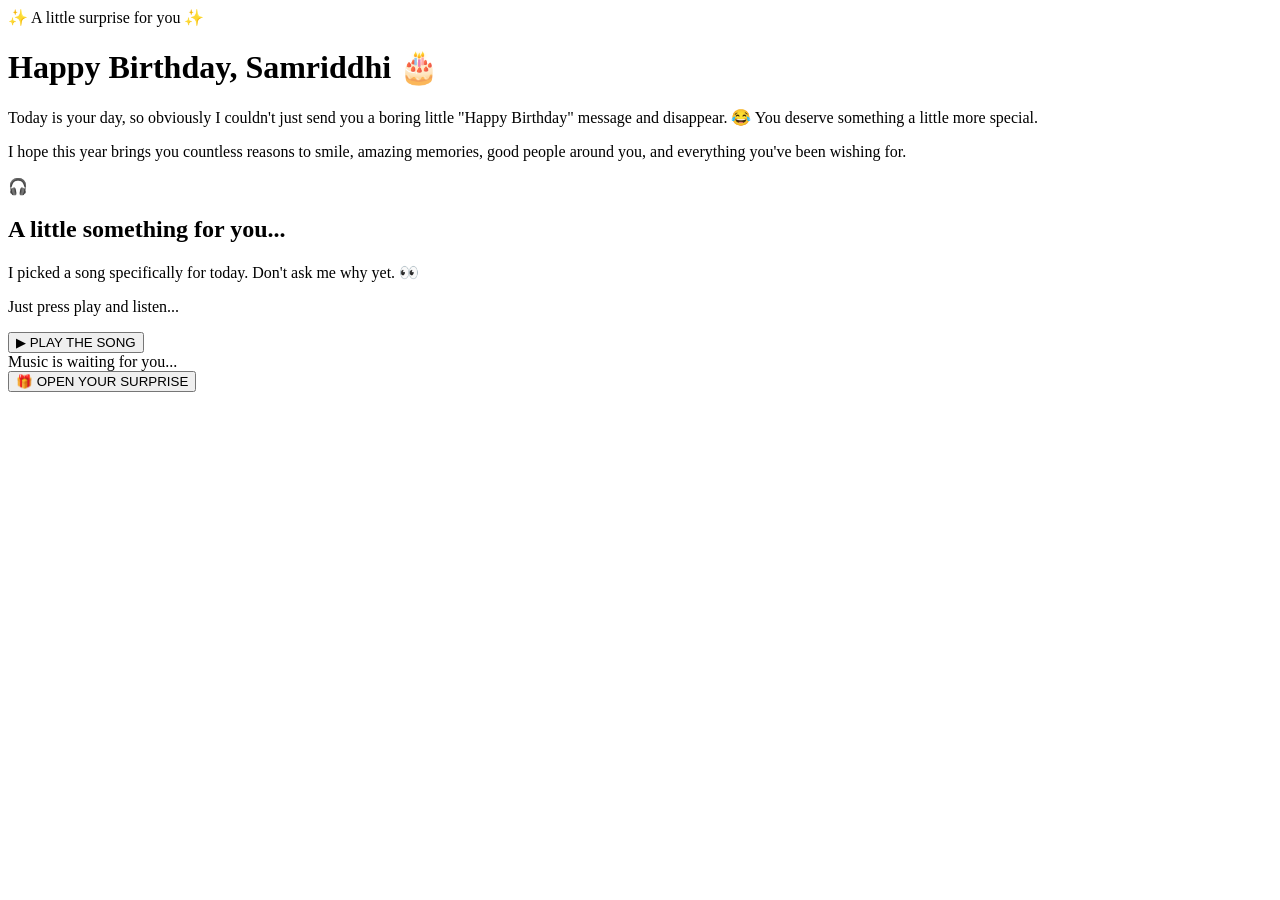
==== index.html @ 2b37a7ae "Add birthday celebration HTML structure" ====
<!DOCTYPE html>
<html lang="en">
<head>
    <meta charset="UTF-8">
    <meta name="viewport" content="width=device-width, initial-scale=1.0">

    <title>Happy Birthday, Samriddhi 🎂</title>

    <link rel="stylesheet" href="css/style.css">
</head>

<body>

    <!-- Floating background particles -->
    <div class="particles"></div>

    <main class="birthday-container">

        <div class="small-text">
            ✨ A little surprise for you ✨
        </div>

        <h1>
            Happy Birthday,
            <span>Samriddhi</span> 🎂
        </h1>

        <p class="birthday-message">
            Today is your day, so obviously I couldn't just send you
            a boring little "Happy Birthday" message and disappear. 😂
            You deserve something a little more special.
        </p>

        <p class="birthday-message">
            I hope this year brings you countless reasons to smile,
            amazing memories, good people around you, and everything
            you've been wishing for.
        </p>


        <!-- MUSIC CARD -->

        <section class="music-card">

            <div class="music-icon">
                🎧
            </div>

            <h2>
                A little something for you...
            </h2>

            <p>
                I picked a song specifically for today.
                Don't ask me why yet. 👀
            </p>

            <p class="music-hint">
                Just press play and listen...
            </p>

            <button id="musicButton" onclick="toggleMusic()">
                ▶ PLAY THE SONG
            </button>

            <div class="song-status" id="songStatus">
                Music is waiting for you...
            </div>

        </section>


        <!-- Hidden audio -->
        <audio id="birthdaySong" loop>
            <source src="music/birthday-song.mp3" type="audio/mpeg">
        </audio>


        <!-- Continue button -->

        <button
            class="surprise-button"
            onclick="goToSecret()"
        >
            🎁 OPEN YOUR SURPRISE
        </button>

    </main>


    <script src="js/script.js"></script>

</body>
</html>
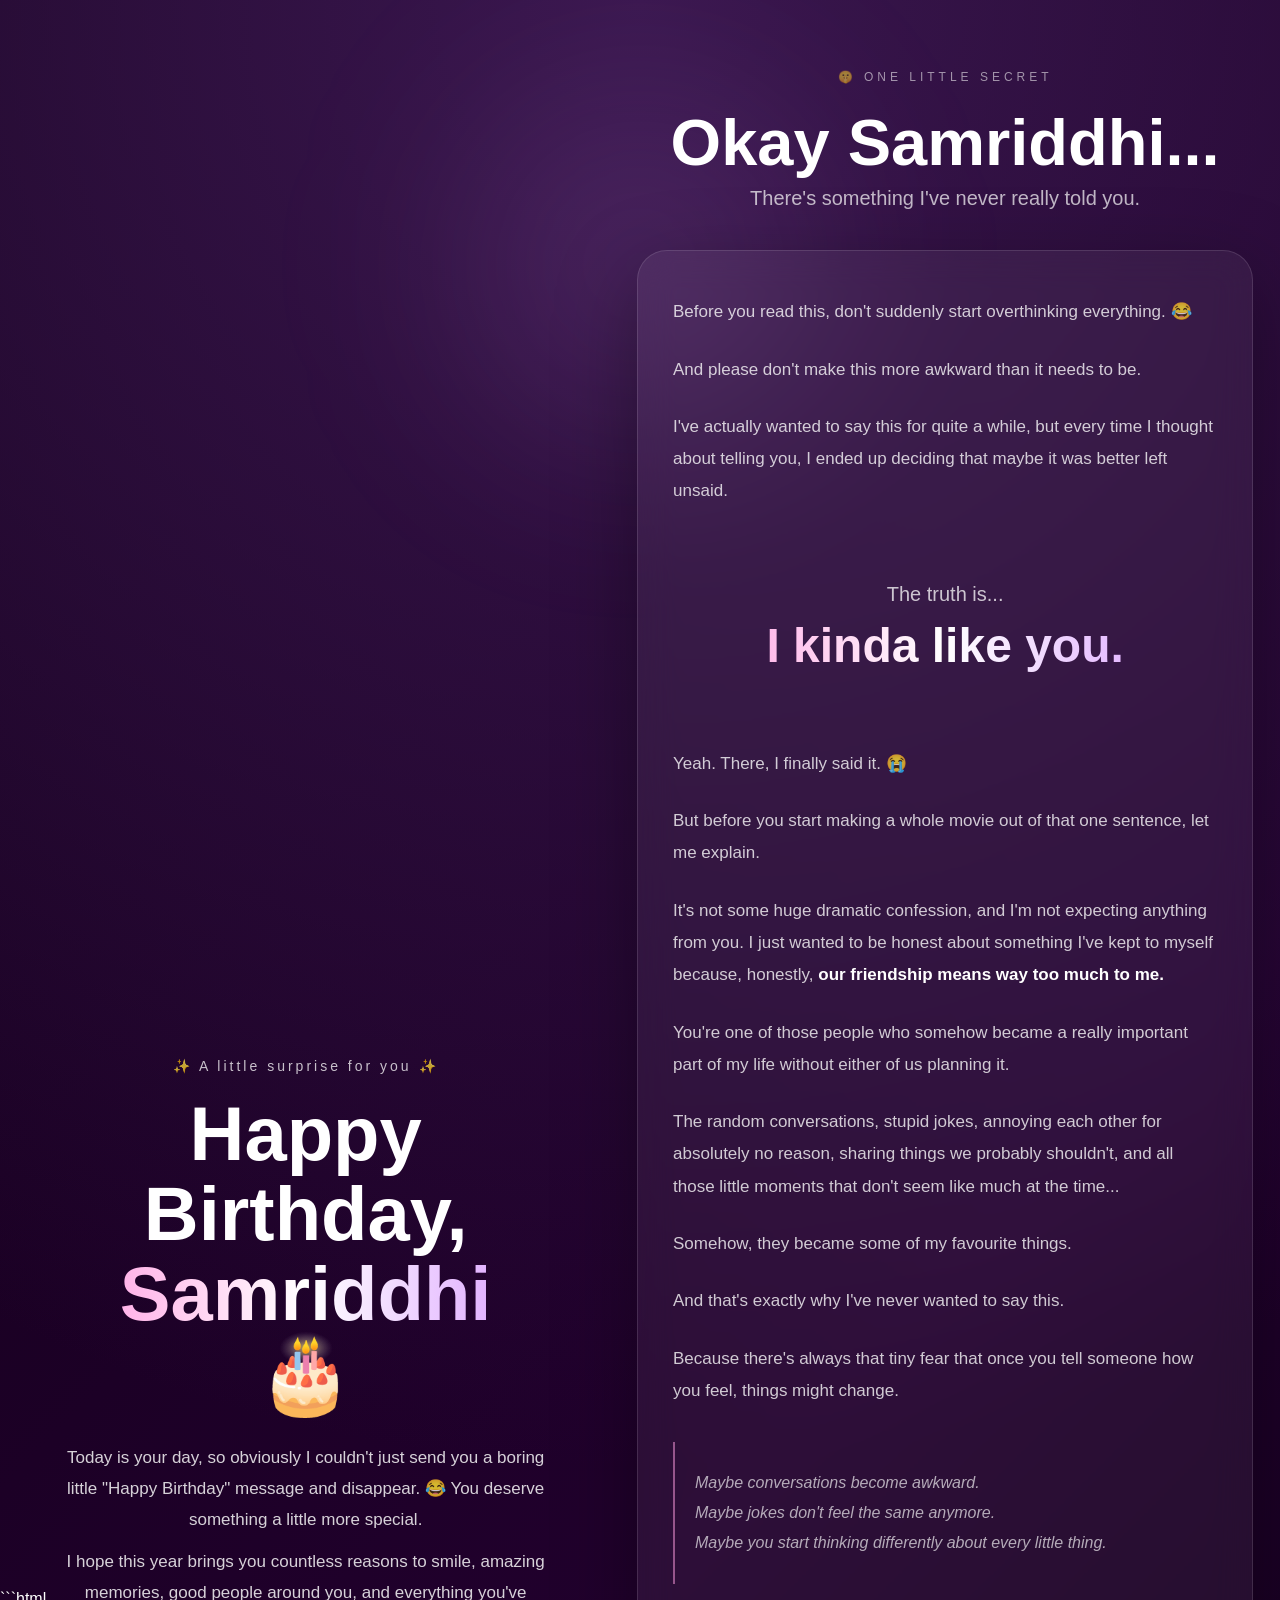
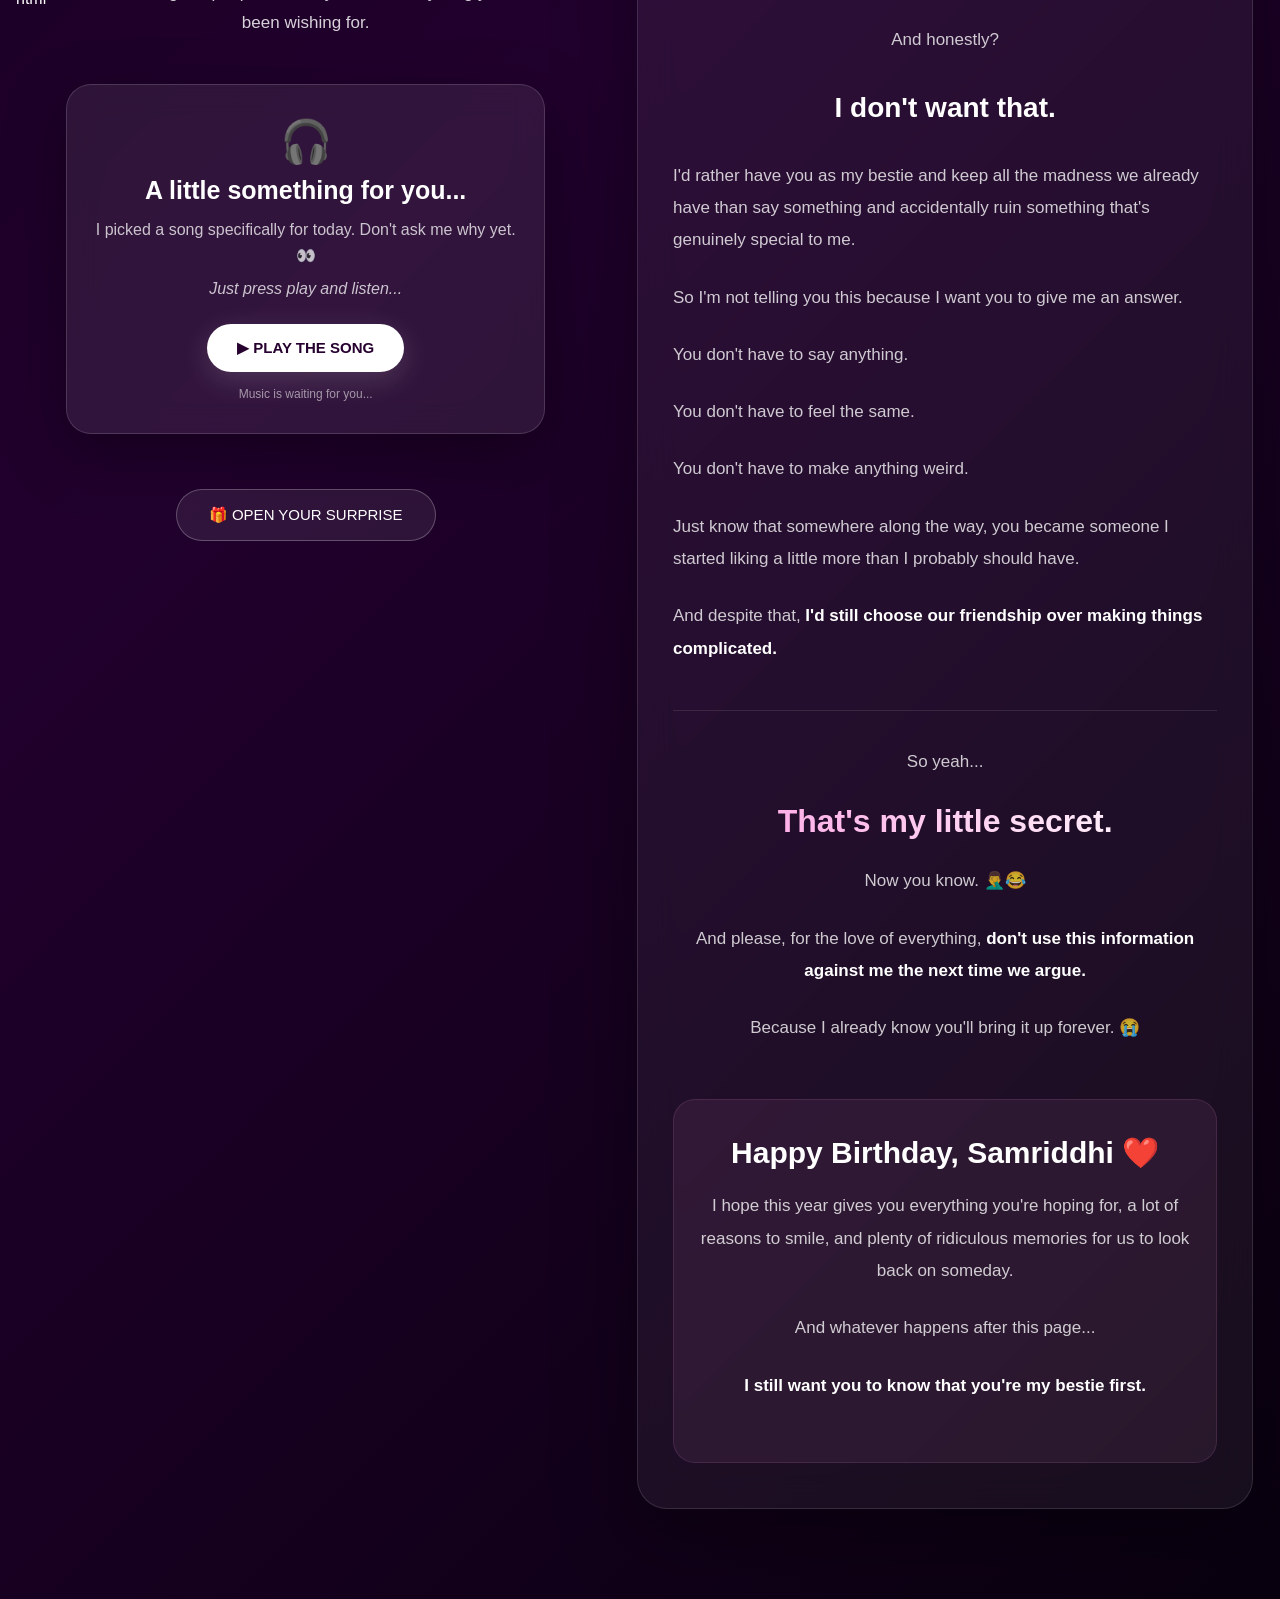
==== commit 25a914d9: "Update index.html" ====
--- a/index.html
+++ b/index.html
@@ -1,94 +1,495 @@
+```html
 <!DOCTYPE html>
 <html lang="en">
+
 <head>
+
     <meta charset="UTF-8">
-    <meta name="viewport" content="width=device-width, initial-scale=1.0">
+
+    <meta
+        name="viewport"
+        content="width=device-width, initial-scale=1.0"
+    >
 
     <title>Happy Birthday, Samriddhi 🎂</title>
 
-    <link rel="stylesheet" href="css/style.css">
+    <link
+        rel="stylesheet"
+        href="css/style.css"
+    >
+
 </head>
 
+
 <body>
 
-    <!-- Floating background particles -->
-    <div class="particles"></div>
-
-    <main class="birthday-container">
-
-        <div class="small-text">
-            ✨ A little surprise for you ✨
-        </div>
-
-        <h1>
-            Happy Birthday,
-            <span>Samriddhi</span> 🎂
-        </h1>
-
-        <p class="birthday-message">
-            Today is your day, so obviously I couldn't just send you
-            a boring little "Happy Birthday" message and disappear. 😂
-            You deserve something a little more special.
-        </p>
-
-        <p class="birthday-message">
-            I hope this year brings you countless reasons to smile,
-            amazing memories, good people around you, and everything
-            you've been wishing for.
-        </p>
-
-
-        <!-- MUSIC CARD -->
-
-        <section class="music-card">
-
-            <div class="music-icon">
-                🎧
+    <!-- =========================================
+         SINGLE AUDIO ELEMENT
+         This stays alive through all 3 screens
+    ========================================== -->
+
+    <audio
+        id="birthdaySong"
+        loop
+        preload="auto"
+    >
+
+        <source
+            src="music/birthday-song.mp3"
+            type="audio/mpeg"
+        >
+
+    </audio>
+
+
+    <!-- =========================================
+         PAGE 1
+    ========================================== -->
+
+    <section
+        id="page1"
+        class="site-page page-active"
+    >
+
+        <div class="particles"></div>
+
+
+        <main class="birthday-container">
+
+
+            <div class="small-text">
+                ✨ A little surprise for you ✨
             </div>
 
-            <h2>
-                A little something for you...
-            </h2>
-
-            <p>
-                I picked a song specifically for today.
-                Don't ask me why yet. 👀
+
+            <h1>
+
+                Happy Birthday,
+
+                <span>
+                    Samriddhi
+                </span>
+
+                🎂
+
+            </h1>
+
+
+            <p class="birthday-message">
+
+                Today is your day, so obviously I couldn't
+                just send you a boring little "Happy Birthday"
+                message and disappear. 😂
+
+                You deserve something a little more special.
+
             </p>
 
-            <p class="music-hint">
-                Just press play and listen...
+
+            <p class="birthday-message">
+
+                I hope this year brings you countless reasons
+                to smile, amazing memories, good people around
+                you, and everything you've been wishing for.
+
             </p>
 
-            <button id="musicButton" onclick="toggleMusic()">
-                ▶ PLAY THE SONG
+
+            <!-- MUSIC CARD -->
+
+            <section class="music-card">
+
+
+                <div class="music-icon">
+                    🎧
+                </div>
+
+
+                <h2>
+                    A little something for you...
+                </h2>
+
+
+                <p>
+
+                    I picked a song specifically for today.
+                    Don't ask me why yet. 👀
+
+                </p>
+
+
+                <p class="music-hint">
+
+                    Just press play and listen...
+
+                </p>
+
+
+                <button
+                    id="musicButton"
+                    onclick="toggleMusic()"
+                >
+
+                    ▶ PLAY THE SONG
+
+                </button>
+
+
+                <div
+                    class="song-status"
+                    id="songStatus"
+                >
+
+                    Music is waiting for you...
+
+                </div>
+
+
+            </section>
+
+
+            <!-- PAGE 1 → PAGE 2 -->
+
+            <button
+                class="surprise-button"
+                onclick="showPage(2)"
+            >
+
+                🎁 OPEN YOUR SURPRISE
+
             </button>
 
-            <div class="song-status" id="songStatus">
-                Music is waiting for you...
+
+        </main>
+
+    </section>
+
+
+
+    <!-- =========================================
+         PAGE 2
+         SECRET MESSAGE
+    ========================================== -->
+
+    <section
+        id="page2"
+        class="site-page"
+    >
+
+        <div class="secret-glow"></div>
+
+
+        <main class="secret-container">
+
+
+            <div class="secret-label">
+                🤫 ONE LITTLE SECRET
             </div>
 
-        </section>
-
-
-        <!-- Hidden audio -->
-        <audio id="birthdaySong" loop>
-            <source src="music/birthday-song.mp3" type="audio/mpeg">
-        </audio>
-
-
-        <!-- Continue button -->
-
-        <button
-            class="surprise-button"
-            onclick="goToSecret()"
-        >
-            🎁 OPEN YOUR SURPRISE
-        </button>
-
-    </main>
-
-
-    <script src="js/script.js"></script>
-
-</body>
-</html>
+
+            <h1>
+                Okay Samriddhi...
+            </h1>
+
+
+            <p class="secret-intro">
+
+                There's something I've never really told you.
+
+            </p>
+
+
+            <div class="secret-card">
+
+
+                <p>
+
+                    Before you read this, don't suddenly start
+                    overthinking everything. 😂
+
+                </p>
+
+
+                <p>
+
+                    And please don't make this more awkward
+                    than it needs to be.
+
+                </p>
+
+
+                <p>
+
+                    I've actually wanted to say this for quite a while,
+                    but every time I thought about telling you,
+                    I ended up deciding that maybe it was better
+                    left unsaid.
+
+                </p>
+
+
+                <div class="big-reveal">
+
+                    The truth is...
+
+                    <strong>
+                        I kinda like you.
+                    </strong>
+
+                </div>
+
+
+                <p>
+
+                    Yeah. There, I finally said it. 😭
+
+                </p>
+
+
+                <p>
+
+                    But before you start making a whole movie out of
+                    that one sentence, let me explain.
+
+                </p>
+
+
+                <p>
+
+                    It's not some huge dramatic confession,
+                    and I'm not expecting anything from you.
+                    I just wanted to be honest about something
+                    I've kept to myself because, honestly,
+
+                    <strong>
+                        our friendship means way too much to me.
+                    </strong>
+
+                </p>
+
+
+                <p>
+
+                    You're one of those people who somehow became
+                    a really important part of my life without either
+                    of us planning it.
+
+                </p>
+
+
+                <p>
+
+                    The random conversations, stupid jokes,
+                    annoying each other for absolutely no reason,
+                    sharing things we probably shouldn't, and all
+                    those little moments that don't seem like much
+                    at the time...
+
+                </p>
+
+
+                <p>
+
+                    Somehow, they became some of my favourite things.
+
+                </p>
+
+
+                <p>
+
+                    And that's exactly why I've never wanted to say this.
+
+                </p>
+
+
+                <p>
+
+                    Because there's always that tiny fear that once
+                    you tell someone how you feel, things might change.
+
+                </p>
+
+
+                <div class="highlight-lines">
+
+
+                    <span>
+                        Maybe conversations become awkward.
+                    </span>
+
+
+                    <span>
+                        Maybe jokes don't feel the same anymore.
+                    </span>
+
+
+                    <span>
+
+                        Maybe you start thinking differently about
+                        every little thing.
+
+                    </span>
+
+
+                </div>
+
+
+                <p class="center-line">
+                    And honestly?
+                </p>
+
+
+                <p class="friendship-line">
+
+                    <strong>
+                        I don't want that.
+                    </strong>
+
+                </p>
+
+
+                <p>
+
+                    I'd rather have you as my bestie and keep all
+                    the madness we already have than say something
+                    and accidentally ruin something that's genuinely
+                    special to me.
+
+                </p>
+
+
+                <p>
+
+                    So I'm not telling you this because I want you
+                    to give me an answer.
+
+                </p>
+
+
+                <p>
+                    You don't have to say anything.
+                </p>
+
+
+                <p>
+                    You don't have to feel the same.
+                </p>
+
+
+                <p>
+                    You don't have to make anything weird.
+                </p>
+
+
+                <p>
+
+                    Just know that somewhere along the way,
+                    you became someone I started liking a little
+                    more than I probably should have.
+
+                </p>
+
+
+                <p>
+
+                    And despite that,
+
+                    <strong>
+
+                        I'd still choose our friendship over
+                        making things complicated.
+
+                    </strong>
+
+                </p>
+
+
+                <div class="secret-ending">
+
+
+                    <p>
+                        So yeah...
+                    </p>
+
+
+                    <h2>
+                        That's my little secret.
+                    </h2>
+
+
+                    <p>
+                        Now you know. 🤦‍♂️😂
+                    </p>
+
+
+                    <p>
+
+                        And please, for the love of everything,
+
+                        <strong>
+
+                            don't use this information against me
+                            the next time we argue.
+
+                        </strong>
+
+                    </p>
+
+
+                    <p>
+
+                        Because I already know you'll bring it up forever. 😭
+
+                    </p>
+
+
+                </div>
+
+
+                <div class="birthday-note">
+
+
+                    <h2>
+                        Happy Birthday, Samriddhi ❤️
+                    </h2>
+
+
+                    <p>
+
+                        I hope this year gives you everything you're
+                        hoping for, a lot of reasons to smile, and
+                        plenty of ridiculous memories for us to look
+                        back on someday.
+
+                    </p>
+
+
+                    <p>
+                        And whatever happens after this page...
+                    </p>
+
+
+                    <p>
+
+                        <strong>
+
+                            I still want you to know that you're
+                            my bestie first.
+
+                        </strong>
+
+                    </p>
+
+
+                </div>
+
+
+            </div>
+
+
+            <!-- PAGE 2 → PAGE 3 -->
+
+            <button
+                class="memories-button"
+                onclick="showPage(3)"
+```
--- a/css/style.css
+++ b/css/style.css
@@ -0,0 +1,1176 @@
+* {
+    margin: 0;
+    padding: 0;
+    box-sizing: border-box;
+}
+
+body {
+    min-height: 100vh;
+    font-family: "Segoe UI", Arial, sans-serif;
+
+    background:
+        radial-gradient(circle at top, #3a174f, transparent 45%),
+        linear-gradient(135deg, #120018, #21002d, #09000f);
+
+    color: white;
+
+    display: flex;
+    justify-content: center;
+    align-items: center;
+
+    overflow-x: hidden;
+}
+
+
+/* Main container */
+
+.birthday-container {
+    width: 92%;
+    max-width: 700px;
+
+    text-align: center;
+
+    padding: 50px 20px;
+
+    position: relative;
+    z-index: 2;
+
+    animation: fadeIn 1.5s ease;
+}
+
+
+/* Small heading */
+
+.small-text {
+    font-size: 14px;
+    letter-spacing: 3px;
+
+    opacity: 0.75;
+
+    margin-bottom: 20px;
+}
+
+
+/* Main title */
+
+h1 {
+    font-size: clamp(42px, 9vw, 76px);
+
+    line-height: 1.05;
+
+    margin-bottom: 30px;
+
+    font-weight: 700;
+}
+
+h1 span {
+    display: block;
+
+    background: linear-gradient(
+        90deg,
+        #ff9de2,
+        #ffffff,
+        #d99cff
+    );
+
+    -webkit-background-clip: text;
+    background-clip: text;
+
+    color: transparent;
+}
+
+
+/* Birthday paragraphs */
+
+.birthday-message {
+    max-width: 600px;
+
+    margin: 12px auto;
+
+    font-size: 17px;
+
+    line-height: 1.8;
+
+    color: rgba(255,255,255,0.82);
+}
+
+
+/* Music card */
+
+.music-card {
+
+    margin: 45px auto 30px;
+
+    padding: 32px 25px;
+
+    max-width: 500px;
+
+    border-radius: 25px;
+
+    background: rgba(255,255,255,0.08);
+
+    border: 1px solid rgba(255,255,255,0.15);
+
+    backdrop-filter: blur(15px);
+
+    box-shadow:
+        0 20px 60px rgba(0,0,0,0.35);
+
+    transition: 0.3s ease;
+}
+
+.music-card:hover {
+    transform: translateY(-5px);
+
+    background: rgba(255,255,255,0.11);
+}
+
+
+.music-icon {
+    font-size: 42px;
+
+    margin-bottom: 10px;
+
+    animation: pulse 2s infinite;
+}
+
+
+.music-card h2 {
+    font-size: 25px;
+
+    margin-bottom: 12px;
+}
+
+
+.music-card p {
+    color: rgba(255,255,255,0.75);
+
+    line-height: 1.6;
+}
+
+
+.music-hint {
+    margin-top: 8px;
+
+    font-style: italic;
+}
+
+
+/* Music button */
+
+#musicButton {
+
+    margin-top: 22px;
+
+    padding: 15px 30px;
+
+    border: none;
+
+    border-radius: 50px;
+
+    background: white;
+
+    color: #26002f;
+
+    font-size: 15px;
+
+    font-weight: 700;
+
+    cursor: pointer;
+
+    transition: 0.3s ease;
+
+    box-shadow:
+        0 8px 30px rgba(255,255,255,0.15);
+}
+
+#musicButton:hover {
+    transform: scale(1.05);
+
+    box-shadow:
+        0 10px 35px rgba(255,255,255,0.3);
+}
+
+
+.song-status {
+    margin-top: 15px;
+
+    font-size: 12px;
+
+    opacity: 0.55;
+}
+
+
+/* Surprise button */
+
+.surprise-button {
+
+    margin-top: 25px;
+
+    padding: 16px 32px;
+
+    border-radius: 50px;
+
+    border: 1px solid rgba(255,255,255,0.25);
+
+    background: rgba(255,255,255,0.08);
+
+    color: white;
+
+    font-size: 15px;
+
+    cursor: pointer;
+
+    transition: 0.3s ease;
+}
+
+.surprise-button:hover {
+
+    background: white;
+
+    color: #24002c;
+
+    transform: translateY(-3px);
+}
+
+
+/* Animations */
+
+@keyframes fadeIn {
+
+    from {
+        opacity: 0;
+        transform: translateY(25px);
+    }
+
+    to {
+        opacity: 1;
+        transform: translateY(0);
+    }
+}
+
+
+@keyframes pulse {
+
+    0%, 100% {
+        transform: scale(1);
+    }
+
+    50% {
+        transform: scale(1.12);
+    }
+}
+
+
+/* Mobile */
+
+@media (max-width: 600px) {
+
+    .birthday-container {
+        padding: 35px 10px;
+    }
+
+    .birthday-message {
+        font-size: 15px;
+    }
+
+    .music-card {
+        padding: 28px 18px;
+    }
+
+    .music-card h2 {
+        font-size: 22px;
+    }
+
+}
+/* ========================================
+   PAGE 2 — SECRET
+======================================== */
+
+.secret-page {
+
+    min-height: 100vh;
+
+    background:
+        radial-gradient(
+            circle at 50% 0%,
+            #40164f,
+            transparent 45%
+        ),
+        linear-gradient(
+            160deg,
+            #0d0014,
+            #190020,
+            #08000d
+        );
+
+    align-items: flex-start;
+}
+
+
+.secret-glow {
+
+    position: fixed;
+
+    width: 350px;
+    height: 350px;
+
+    border-radius: 50%;
+
+    background: rgba(217, 156, 255, 0.12);
+
+    filter: blur(100px);
+
+    top: 10%;
+    left: 50%;
+
+    transform: translateX(-50%);
+
+    pointer-events: none;
+}
+
+
+.secret-container {
+
+    width: 92%;
+    max-width: 760px;
+
+    margin: auto;
+
+    padding: 70px 0 90px;
+
+    text-align: center;
+
+    position: relative;
+
+    z-index: 2;
+
+    animation: fadeIn 1.3s ease;
+}
+
+
+.secret-label {
+
+    font-size: 12px;
+
+    letter-spacing: 4px;
+
+    opacity: 0.55;
+
+    margin-bottom: 25px;
+}
+
+
+.secret-container > h1 {
+
+    font-size: clamp(40px, 8vw, 65px);
+
+    margin-bottom: 10px;
+}
+
+
+.secret-intro {
+
+    font-size: 20px;
+
+    color: rgba(255,255,255,0.7);
+
+    margin-bottom: 40px;
+}
+
+
+/* Main message card */
+
+.secret-card {
+
+    padding: 45px 35px;
+
+    border-radius: 30px;
+
+    background: rgba(255,255,255,0.055);
+
+    border: 1px solid rgba(255,255,255,0.12);
+
+    backdrop-filter: blur(18px);
+
+    box-shadow:
+        0 25px 80px rgba(0,0,0,0.35);
+
+    text-align: left;
+}
+
+
+.secret-card p {
+
+    font-size: 17px;
+
+    line-height: 1.9;
+
+    color: rgba(255,255,255,0.78);
+
+    margin-bottom: 25px;
+}
+
+
+.secret-card strong {
+
+    color: white;
+}
+
+
+/* Big confession */
+
+.big-reveal {
+
+    text-align: center;
+
+    padding: 40px 15px;
+
+    margin: 35px 0;
+
+    font-size: 20px;
+
+    color: rgba(255,255,255,0.75);
+}
+
+
+.big-reveal strong {
+
+    display: block;
+
+    margin-top: 12px;
+
+    font-size: clamp(30px, 7vw, 48px);
+
+    background:
+        linear-gradient(
+            90deg,
+            #ff9de2,
+            #ffffff,
+            #d99cff
+        );
+
+    -webkit-background-clip: text;
+    background-clip: text;
+
+    color: transparent;
+
+    animation: softGlow 2.5s ease-in-out infinite;
+}
+
+
+@keyframes softGlow {
+
+    0%, 100% {
+        filter: brightness(1);
+    }
+
+    50% {
+        filter: brightness(1.3);
+    }
+}
+
+
+/* Highlighted lines */
+
+.highlight-lines {
+
+    margin: 35px 0;
+
+    padding: 20px;
+
+    border-left: 2px solid rgba(255,157,226,0.5);
+}
+
+
+.highlight-lines span {
+
+    display: block;
+
+    font-size: 16px;
+
+    color: rgba(255,255,255,0.65);
+
+    margin: 12px 0;
+
+    font-style: italic;
+}
+
+
+.center-line {
+
+    text-align: center;
+
+    margin-top: 40px;
+}
+
+
+.friendship-line {
+
+    text-align: center;
+
+    font-size: 28px !important;
+
+    color: white !important;
+}
+
+
+/* Ending */
+
+.secret-ending {
+
+    margin-top: 45px;
+
+    padding-top: 35px;
+
+    border-top: 1px solid rgba(255,255,255,0.1);
+
+    text-align: center;
+}
+
+
+.secret-ending h2 {
+
+    font-size: 32px;
+
+    margin: 12px 0 25px;
+
+    background:
+        linear-gradient(
+            90deg,
+            #ff9de2,
+            #ffffff
+        );
+
+    -webkit-background-clip: text;
+    background-clip: text;
+
+    color: transparent;
+}
+
+
+/* Birthday ending */
+
+.birthday-note {
+
+    margin-top: 55px;
+
+    padding: 35px 25px;
+
+    border-radius: 22px;
+
+    background: rgba(255,157,226,0.07);
+
+    border: 1px solid rgba(255,157,226,0.12);
+
+    text-align: center;
+}
+
+
+.birthday-note h2 {
+
+    font-size: 30px;
+
+    margin-bottom: 20px;
+}
+
+
+/* Page 3 button */
+
+.memories-button {
+
+    margin-top: 35px;
+
+    padding: 17px 30px;
+
+    border: 1px solid rgba(255,255,255,0.2);
+
+    border-radius: 50px;
+
+    background: rgba(255,255,255,0.08);
+
+    color: white;
+
+    font-size: 15px;
+
+    cursor: pointer;
+
+    transition: 0.3s ease;
+}
+
+
+.memories-button:hover {
+
+    background: white;
+
+    color: #24002c;
+
+    transform: translateY(-3px);
+
+    box-shadow:
+        0 10px 35px rgba(255,255,255,0.15);
+}
+
+
+/* Mobile */
+
+@media (max-width: 600px) {
+
+    .secret-container {
+
+        padding: 45px 0 70px;
+    }
+
+    .secret-card {
+
+        padding: 30px 20px;
+
+        border-radius: 22px;
+    }
+
+    .secret-card p {
+
+        font-size: 15.5px;
+
+        line-height: 1.8;
+    }
+
+    .big-reveal {
+
+        padding: 30px 5px;
+    }
+
+    .friendship-line {
+
+        font-size: 24px !important;
+    }
+
+}
+/* ========================================
+   PAGE 3 — MEMORIES
+======================================== */
+
+.memories-page {
+
+    min-height: 100vh;
+
+    display: block;
+
+    background:
+        radial-gradient(
+            circle at 50% 0%,
+            #451951,
+            transparent 40%
+        ),
+        linear-gradient(
+            180deg,
+            #100014,
+            #19001f,
+            #0b000f
+        );
+
+    overflow-x: hidden;
+}
+
+
+.memory-glow {
+
+    position: fixed;
+
+    width: 400px;
+    height: 400px;
+
+    border-radius: 50%;
+
+    background: rgba(255,157,226,0.09);
+
+    filter: blur(120px);
+
+    top: 20%;
+    left: 50%;
+
+    transform: translateX(-50%);
+
+    pointer-events: none;
+}
+
+
+/* ========================================
+   CONTAINER
+======================================== */
+
+.memories-container {
+
+    width: 92%;
+
+    max-width: 1000px;
+
+    margin: auto;
+
+    position: relative;
+
+    z-index: 2;
+}
+
+
+/* ========================================
+   INTRO
+======================================== */
+
+.memories-intro {
+
+    min-height: 85vh;
+
+    display: flex;
+
+    flex-direction: column;
+
+    justify-content: center;
+
+    align-items: center;
+
+    text-align: center;
+}
+
+
+.memory-label {
+
+    font-size: 12px;
+
+    letter-spacing: 4px;
+
+    opacity: 0.55;
+
+    margin-bottom: 25px;
+}
+
+
+.memories-intro h1 {
+
+    font-size: clamp(
+        45px,
+        9vw,
+        80px
+    );
+
+    line-height: 1.05;
+
+    margin-bottom: 25px;
+}
+
+
+.memories-intro h1 span {
+
+    display: block;
+
+    background:
+        linear-gradient(
+            90deg,
+            #ff9de2,
+            white,
+            #d99cff
+        );
+
+    -webkit-background-clip: text;
+
+    background-clip: text;
+
+    color: transparent;
+}
+
+
+.memories-intro > p {
+
+    max-width: 600px;
+
+    font-size: 18px;
+
+    line-height: 1.7;
+
+    color: rgba(255,255,255,0.7);
+}
+
+
+.scroll-hint {
+
+    margin-top: 60px;
+
+    font-size: 13px;
+
+    letter-spacing: 3px;
+
+    opacity: 0.45;
+
+    animation: scrollBounce 2s infinite;
+}
+
+
+@keyframes scrollBounce {
+
+    0%, 100% {
+        transform: translateY(0);
+    }
+
+    50% {
+        transform: translateY(10px);
+    }
+}
+
+
+/* ========================================
+   MEMORY ITEMS
+======================================== */
+
+.memory-item {
+
+    min-height: 90vh;
+
+    display: flex;
+
+    align-items: center;
+
+    justify-content: center;
+
+    gap: 70px;
+
+    padding: 100px 0;
+}
+
+
+.memory-item.reverse {
+
+    flex-direction: row-reverse;
+}
+
+
+/* ========================================
+   PHOTO
+======================================== */
+
+.photo-frame {
+
+    width: min(
+        430px,
+        90vw
+    );
+
+    padding: 10px;
+
+    background: rgba(255,255,255,0.9);
+
+    box-shadow:
+        0 30px 80px rgba(0,0,0,0.45);
+
+    transform: rotate(-2deg);
+
+    transition: 0.5s ease;
+}
+
+
+.memory-item.reverse .photo-frame {
+
+    transform: rotate(2deg);
+}
+
+
+.photo-frame:hover {
+
+    transform:
+        rotate(0deg)
+        scale(1.03);
+}
+
+
+.photo-frame img {
+
+    display: block;
+
+    width: 100%;
+
+    height: 520px;
+
+    object-fit: cover;
+}
+
+
+/* ========================================
+   MEMORY MESSAGE
+======================================== */
+
+.memory-message {
+
+    max-width: 350px;
+}
+
+
+.memory-message span {
+
+    display: block;
+
+    font-size: 12px;
+
+    letter-spacing: 4px;
+
+    opacity: 0.4;
+
+    margin-bottom: 20px;
+}
+
+
+.memory-message p {
+
+    font-size: 23px;
+
+    line-height: 1.65;
+
+    color: rgba(255,255,255,0.82);
+}
+
+
+/* ========================================
+   FINAL MESSAGE
+======================================== */
+
+.final-message {
+
+    min-height: 100vh;
+
+    display: flex;
+
+    flex-direction: column;
+
+    align-items: center;
+
+    justify-content: center;
+
+    text-align: center;
+
+    padding: 100px 20px;
+}
+
+
+.final-sparkle {
+
+    font-size: 25px;
+
+    letter-spacing: 12px;
+
+    opacity: 0.6;
+
+    margin-bottom: 25px;
+}
+
+
+.final-message h2 {
+
+    font-size: clamp(
+        40px,
+        8vw,
+        70px
+    );
+
+    line-height: 1.1;
+
+    margin-bottom: 35px;
+}
+
+
+.final-message h2 span {
+
+    display: block;
+
+    background:
+        linear-gradient(
+            90deg,
+            #ff9de2,
+            white,
+            #d99cff
+        );
+
+    -webkit-background-clip: text;
+
+    background-clip: text;
+
+    color: transparent;
+}
+
+
+.final-message > p {
+
+    max-width: 650px;
+
+    font-size: 17px;
+
+    line-height: 1.9;
+
+    color: rgba(255,255,255,0.72);
+
+    margin-bottom: 20px;
+}
+
+
+.final-line {
+
+    margin-top: 30px;
+
+    max-width: 600px;
+
+    padding: 25px;
+
+    border-top: 1px solid rgba(255,255,255,0.1);
+
+    border-bottom: 1px solid rgba(255,255,255,0.1);
+
+    font-size: 18px;
+
+    line-height: 1.7;
+
+    color: rgba(255,255,255,0.7);
+}
+
+
+.final-line strong {
+
+    display: block;
+
+    color: white;
+
+    margin-top: 8px;
+}
+
+
+.big-heart {
+
+    font-size: 55px;
+
+    margin-top: 35px;
+
+    animation: heartBeat 2s infinite;
+}
+
+
+@keyframes heartBeat {
+
+    0%, 100% {
+        transform: scale(1);
+    }
+
+    50% {
+        transform: scale(1.12);
+    }
+}
+
+
+.signature {
+
+    margin-top: 15px;
+
+    font-size: 14px !important;
+
+    opacity: 0.45;
+}
+
+
+/* ========================================
+   WEBSITE END
+======================================== */
+
+.website-ending {
+
+    text-align: center;
+
+    padding: 40px 20px 80px;
+
+    opacity: 0.5;
+}
+
+
+.website-ending p {
+
+    margin-bottom: 8px;
+}
+
+
+.website-ending span {
+
+    font-size: 13px;
+
+    letter-spacing: 2px;
+}
+
+
+/* ========================================
+   MOBILE
+======================================== */
+
+@media (max-width: 700px) {
+
+    .memories-intro {
+
+        min-height: 75vh;
+    }
+
+
+    .memories-intro > p {
+
+        font-size: 15px;
+    }
+
+
+    .memory-item,
+    .memory-item.reverse {
+
+        min-height: auto;
+
+        flex-direction: column;
+
+        gap: 35px;
+
+        padding: 90px 0;
+    }
+
+
+    .photo-frame {
+
+        width: 88vw;
+
+        max-width: 400px;
+    }
+
+
+    .photo-frame img {
+
+        height: 470px;
+    }
+
+
+    .memory-message {
+
+        text-align: center;
+
+        max-width: 90%;
+    }
+
+
+    .memory-message p {
+
+        font-size: 19px;
+
+        line-height: 1.7;
+    }
+
+
+    .final-message {
+
+        padding: 100px 10px;
+    }
+
+
+    .final-message > p {
+
+        font-size: 15px;
+
+        line-height: 1.8;
+    }
+
+}
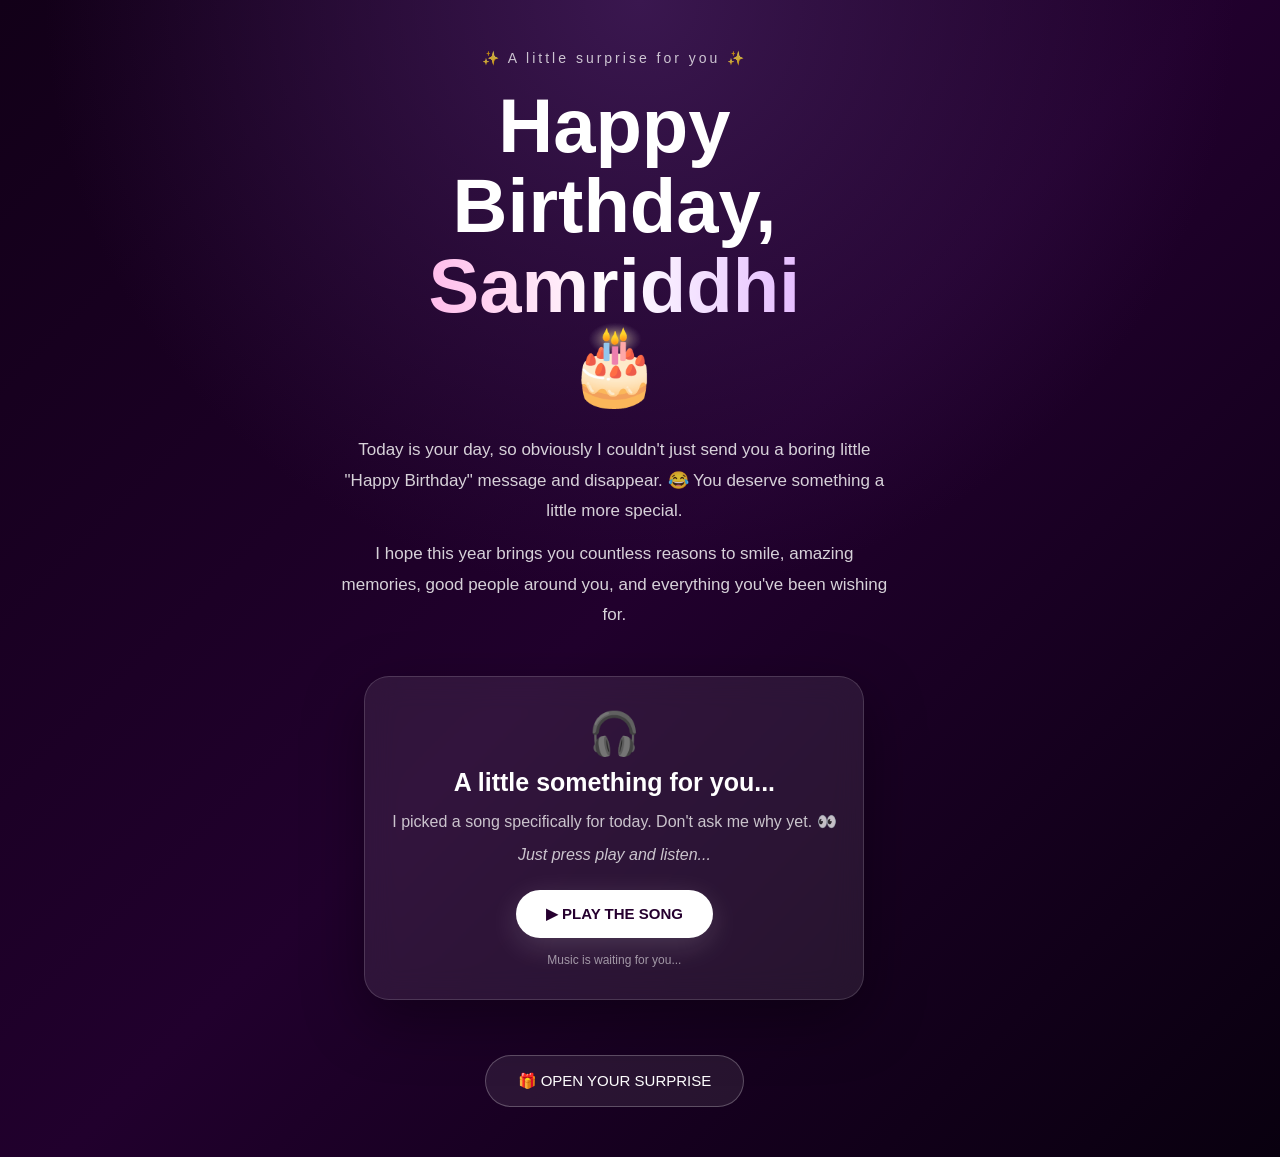
==== commit a8c68e30: "Update index.html" ====
--- a/index.html
+++ b/index.html
@@ -1,4 +1,3 @@
-```html
 <!DOCTYPE html>
 <html lang="en">
 
--- a/css/style.css
+++ b/css/style.css
@@ -1174,3 +1174,15 @@
     }
 
 }
+/* =========================================
+   SINGLE-PAGE 3-SCREEN SYSTEM
+========================================= */
+
+.site-page {
+    display: none;
+    min-height: 100vh;
+}
+
+.site-page.page-active {
+    display: block;
+}
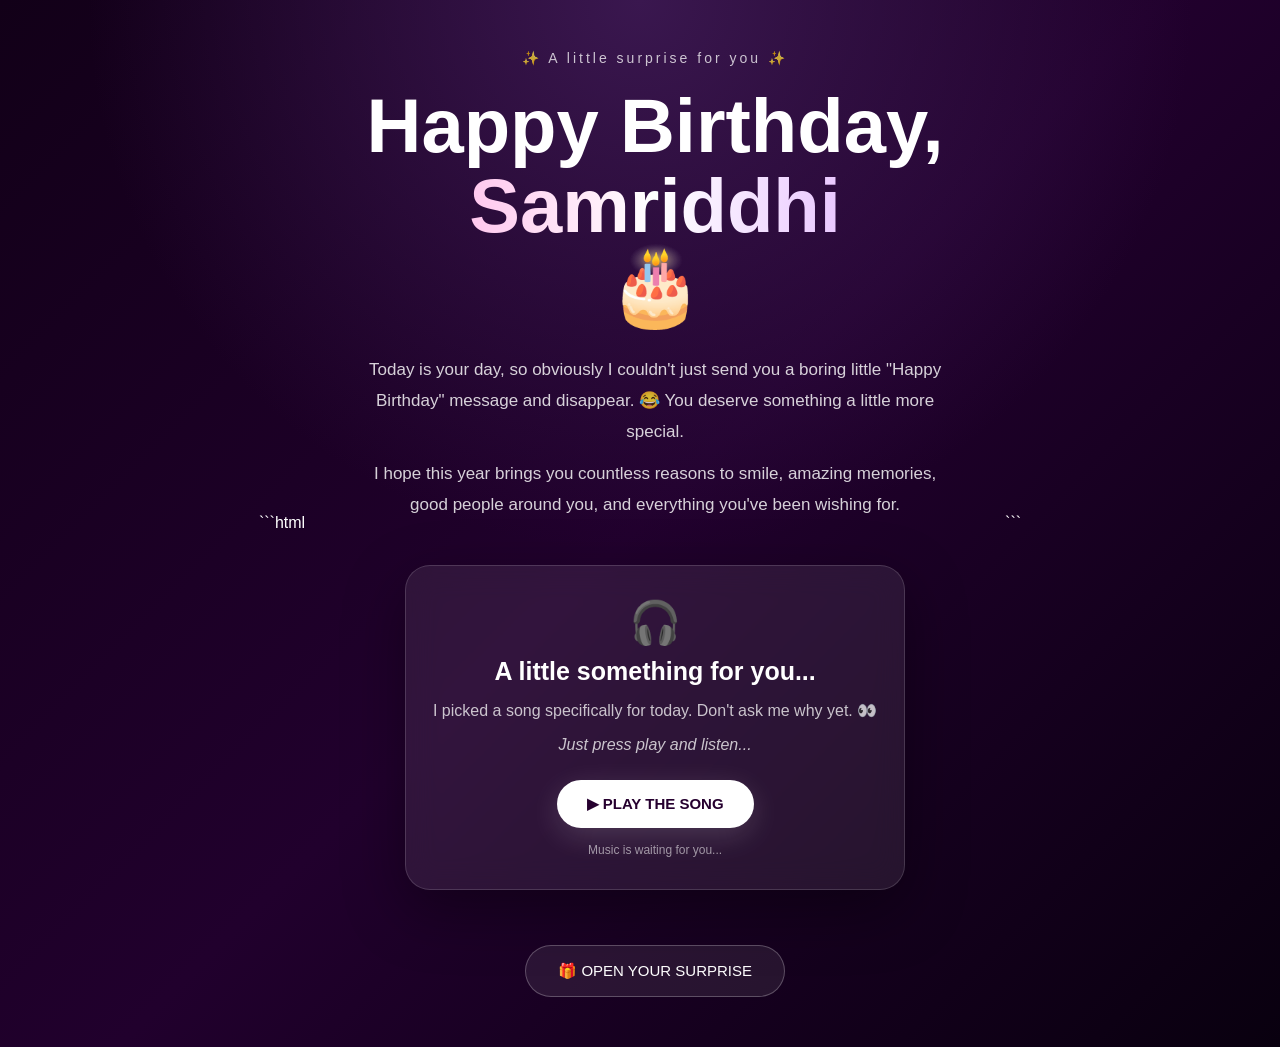
==== commit eb511e02: "Update index.html" ====
--- a/index.html
+++ b/index.html
@@ -1,3 +1,4 @@
+```html
 <!DOCTYPE html>
 <html lang="en">
 
@@ -19,476 +20,137 @@
 
 </head>
 
-
 <body>
 
-    <!-- =========================================
-         SINGLE AUDIO ELEMENT
-         This stays alive through all 3 screens
-    ========================================== -->
-
-    <audio
-        id="birthdaySong"
-        loop
-        preload="auto"
-    >
-
-        <source
-            src="music/birthday-song.mp3"
-            type="audio/mpeg"
-        >
-
-    </audio>
+    <!-- Floating background particles -->
+    <div class="particles"></div>
 
 
-    <!-- =========================================
-         PAGE 1
-    ========================================== -->
-
-    <section
-        id="page1"
-        class="site-page page-active"
-    >
-
-        <div class="particles"></div>
+    <main class="birthday-container">
 
 
-        <main class="birthday-container">
+        <div class="small-text">
+            ✨ A little surprise for you ✨
+        </div>
 
 
-            <div class="small-text">
-                ✨ A little surprise for you ✨
+        <h1>
+
+            Happy Birthday,
+
+            <span>
+                Samriddhi
+            </span>
+
+            🎂
+
+        </h1>
+
+
+        <p class="birthday-message">
+
+            Today is your day, so obviously I couldn't just send you
+            a boring little "Happy Birthday" message and disappear. 😂
+            You deserve something a little more special.
+
+        </p>
+
+
+        <p class="birthday-message">
+
+            I hope this year brings you countless reasons to smile,
+            amazing memories, good people around you, and everything
+            you've been wishing for.
+
+        </p>
+
+
+        <!-- MUSIC CARD -->
+
+        <section class="music-card">
+
+
+            <div class="music-icon">
+                🎧
             </div>
 
 
-            <h1>
-
-                Happy Birthday,
-
-                <span>
-                    Samriddhi
-                </span>
-
-                🎂
-
-            </h1>
+            <h2>
+                A little something for you...
+            </h2>
 
 
-            <p class="birthday-message">
+            <p>
 
-                Today is your day, so obviously I couldn't
-                just send you a boring little "Happy Birthday"
-                message and disappear. 😂
-
-                You deserve something a little more special.
+                I picked a song specifically for today.
+                Don't ask me why yet. 👀
 
             </p>
 
 
-            <p class="birthday-message">
+            <p class="music-hint">
 
-                I hope this year brings you countless reasons
-                to smile, amazing memories, good people around
-                you, and everything you've been wishing for.
+                Just press play and listen...
 
             </p>
 
 
-            <!-- MUSIC CARD -->
-
-            <section class="music-card">
-
-
-                <div class="music-icon">
-                    🎧
-                </div>
-
-
-                <h2>
-                    A little something for you...
-                </h2>
-
-
-                <p>
-
-                    I picked a song specifically for today.
-                    Don't ask me why yet. 👀
-
-                </p>
-
-
-                <p class="music-hint">
-
-                    Just press play and listen...
-
-                </p>
-
-
-                <button
-                    id="musicButton"
-                    onclick="toggleMusic()"
-                >
-
-                    ▶ PLAY THE SONG
-
-                </button>
-
-
-                <div
-                    class="song-status"
-                    id="songStatus"
-                >
-
-                    Music is waiting for you...
-
-                </div>
-
-
-            </section>
-
-
-            <!-- PAGE 1 → PAGE 2 -->
-
             <button
-                class="surprise-button"
-                onclick="showPage(2)"
+                id="musicButton"
+                onclick="toggleMusic()"
             >
 
-                🎁 OPEN YOUR SURPRISE
+                ▶ PLAY THE SONG
 
             </button>
 
 
-        </main>
+            <div
+                class="song-status"
+                id="songStatus"
+            >
 
-    </section>
-
-
-
-    <!-- =========================================
-         PAGE 2
-         SECRET MESSAGE
-    ========================================== -->
-
-    <section
-        id="page2"
-        class="site-page"
-    >
-
-        <div class="secret-glow"></div>
-
-
-        <main class="secret-container">
-
-
-            <div class="secret-label">
-                🤫 ONE LITTLE SECRET
-            </div>
-
-
-            <h1>
-                Okay Samriddhi...
-            </h1>
-
-
-            <p class="secret-intro">
-
-                There's something I've never really told you.
-
-            </p>
-
-
-            <div class="secret-card">
-
-
-                <p>
-
-                    Before you read this, don't suddenly start
-                    overthinking everything. 😂
-
-                </p>
-
-
-                <p>
-
-                    And please don't make this more awkward
-                    than it needs to be.
-
-                </p>
-
-
-                <p>
-
-                    I've actually wanted to say this for quite a while,
-                    but every time I thought about telling you,
-                    I ended up deciding that maybe it was better
-                    left unsaid.
-
-                </p>
-
-
-                <div class="big-reveal">
-
-                    The truth is...
-
-                    <strong>
-                        I kinda like you.
-                    </strong>
-
-                </div>
-
-
-                <p>
-
-                    Yeah. There, I finally said it. 😭
-
-                </p>
-
-
-                <p>
-
-                    But before you start making a whole movie out of
-                    that one sentence, let me explain.
-
-                </p>
-
-
-                <p>
-
-                    It's not some huge dramatic confession,
-                    and I'm not expecting anything from you.
-                    I just wanted to be honest about something
-                    I've kept to myself because, honestly,
-
-                    <strong>
-                        our friendship means way too much to me.
-                    </strong>
-
-                </p>
-
-
-                <p>
-
-                    You're one of those people who somehow became
-                    a really important part of my life without either
-                    of us planning it.
-
-                </p>
-
-
-                <p>
-
-                    The random conversations, stupid jokes,
-                    annoying each other for absolutely no reason,
-                    sharing things we probably shouldn't, and all
-                    those little moments that don't seem like much
-                    at the time...
-
-                </p>
-
-
-                <p>
-
-                    Somehow, they became some of my favourite things.
-
-                </p>
-
-
-                <p>
-
-                    And that's exactly why I've never wanted to say this.
-
-                </p>
-
-
-                <p>
-
-                    Because there's always that tiny fear that once
-                    you tell someone how you feel, things might change.
-
-                </p>
-
-
-                <div class="highlight-lines">
-
-
-                    <span>
-                        Maybe conversations become awkward.
-                    </span>
-
-
-                    <span>
-                        Maybe jokes don't feel the same anymore.
-                    </span>
-
-
-                    <span>
-
-                        Maybe you start thinking differently about
-                        every little thing.
-
-                    </span>
-
-
-                </div>
-
-
-                <p class="center-line">
-                    And honestly?
-                </p>
-
-
-                <p class="friendship-line">
-
-                    <strong>
-                        I don't want that.
-                    </strong>
-
-                </p>
-
-
-                <p>
-
-                    I'd rather have you as my bestie and keep all
-                    the madness we already have than say something
-                    and accidentally ruin something that's genuinely
-                    special to me.
-
-                </p>
-
-
-                <p>
-
-                    So I'm not telling you this because I want you
-                    to give me an answer.
-
-                </p>
-
-
-                <p>
-                    You don't have to say anything.
-                </p>
-
-
-                <p>
-                    You don't have to feel the same.
-                </p>
-
-
-                <p>
-                    You don't have to make anything weird.
-                </p>
-
-
-                <p>
-
-                    Just know that somewhere along the way,
-                    you became someone I started liking a little
-                    more than I probably should have.
-
-                </p>
-
-
-                <p>
-
-                    And despite that,
-
-                    <strong>
-
-                        I'd still choose our friendship over
-                        making things complicated.
-
-                    </strong>
-
-                </p>
-
-
-                <div class="secret-ending">
-
-
-                    <p>
-                        So yeah...
-                    </p>
-
-
-                    <h2>
-                        That's my little secret.
-                    </h2>
-
-
-                    <p>
-                        Now you know. 🤦‍♂️😂
-                    </p>
-
-
-                    <p>
-
-                        And please, for the love of everything,
-
-                        <strong>
-
-                            don't use this information against me
-                            the next time we argue.
-
-                        </strong>
-
-                    </p>
-
-
-                    <p>
-
-                        Because I already know you'll bring it up forever. 😭
-
-                    </p>
-
-
-                </div>
-
-
-                <div class="birthday-note">
-
-
-                    <h2>
-                        Happy Birthday, Samriddhi ❤️
-                    </h2>
-
-
-                    <p>
-
-                        I hope this year gives you everything you're
-                        hoping for, a lot of reasons to smile, and
-                        plenty of ridiculous memories for us to look
-                        back on someday.
-
-                    </p>
-
-
-                    <p>
-                        And whatever happens after this page...
-                    </p>
-
-
-                    <p>
-
-                        <strong>
-
-                            I still want you to know that you're
-                            my bestie first.
-
-                        </strong>
-
-                    </p>
-
-
-                </div>
-
+                Music is waiting for you...
 
             </div>
 
 
-            <!-- PAGE 2 → PAGE 3 -->
+        </section>
 
-            <button
-                class="memories-button"
-                onclick="showPage(3)"
+
+        <!-- AUDIO -->
+
+        <audio
+            id="birthdaySong"
+            loop
+        >
+
+            <source
+                src="music/birthday-song.mp3"
+                type="audio/mpeg"
+            >
+
+        </audio>
+
+
+        <!-- PAGE 1 → PAGE 2 -->
+
+        <button
+            class="surprise-button"
+            onclick="goToSecret()"
+        >
+
+            🎁 OPEN YOUR SURPRISE
+
+        </button>
+
+
+    </main>
+
+
+    <script src="js/script.js"></script>
+
+</body>
+
+</html>
 ```
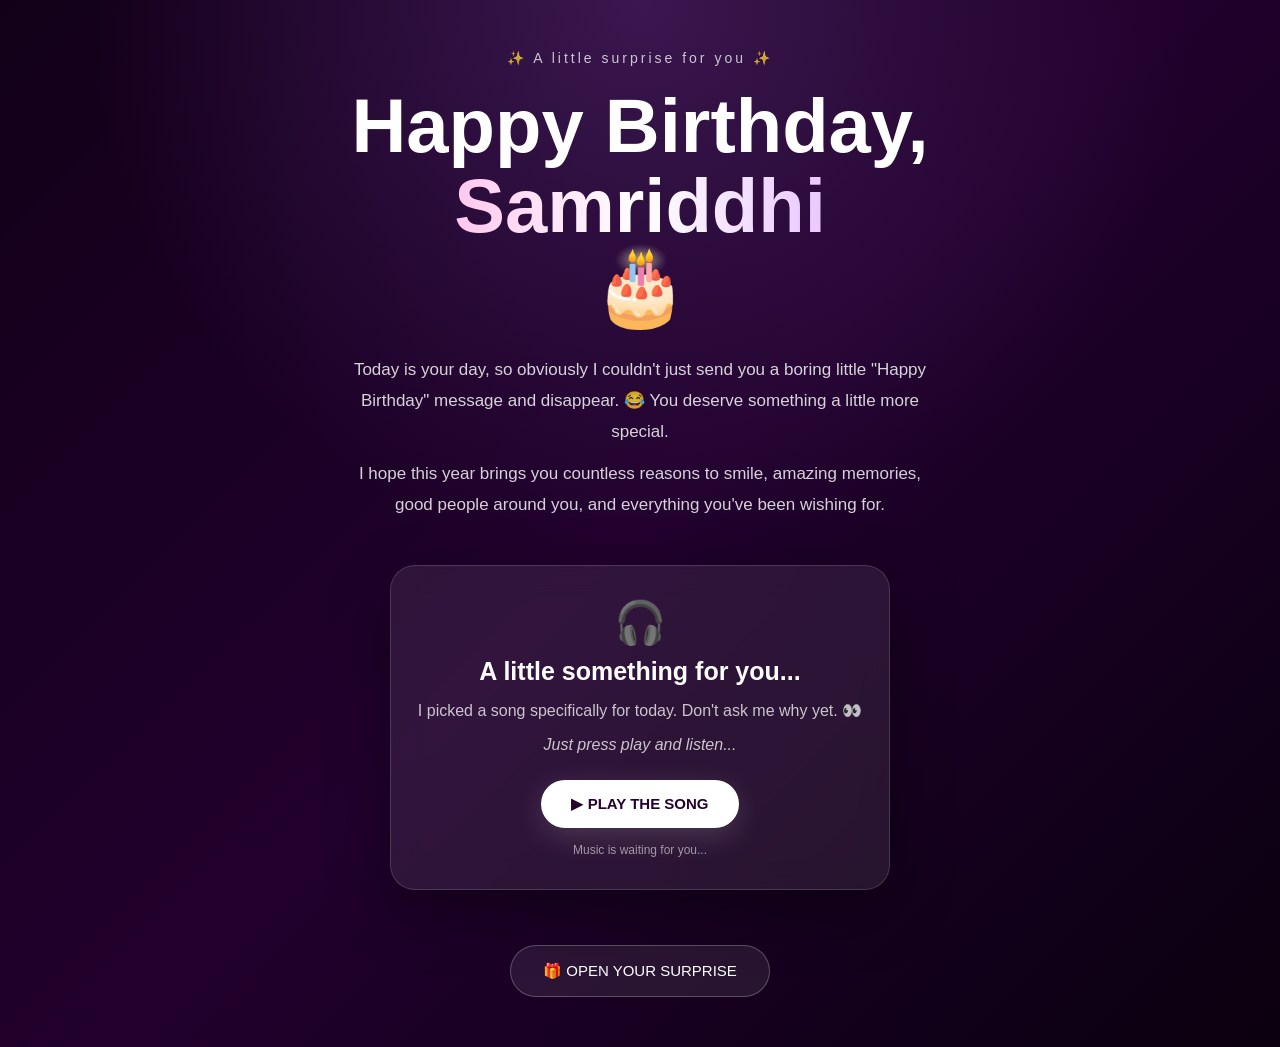
==== commit 67b12679: "Update index.html" ====
--- a/index.html
+++ b/index.html
@@ -1,4 +1,3 @@
-```html
 <!DOCTYPE html>
 <html lang="en">
 
@@ -153,4 +152,3 @@
 </body>
 
 </html>
-```
--- a/css/style.css
+++ b/css/style.css
@@ -1174,15 +1174,3 @@
     }
 
 }
-/* =========================================
-   SINGLE-PAGE 3-SCREEN SYSTEM
-========================================= */
-
-.site-page {
-    display: none;
-    min-height: 100vh;
-}
-
-.site-page.page-active {
-    display: block;
-}
